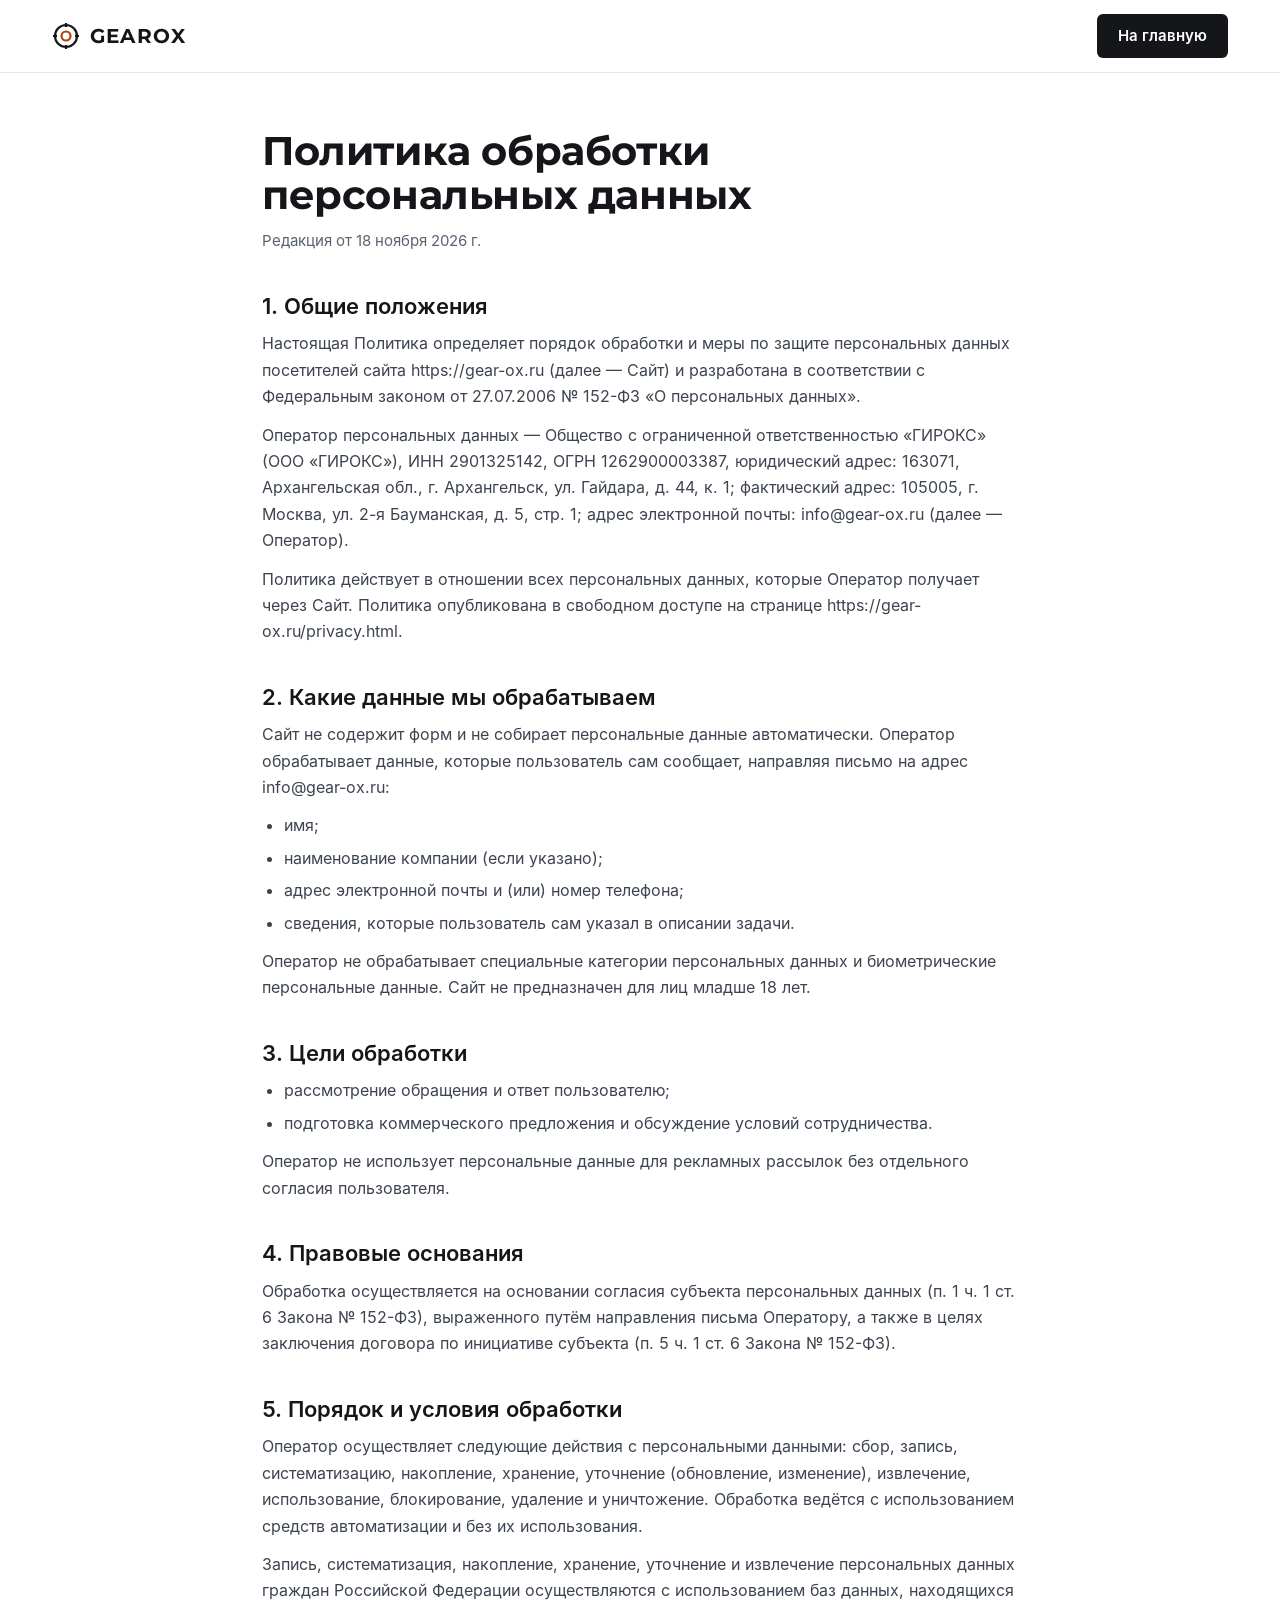
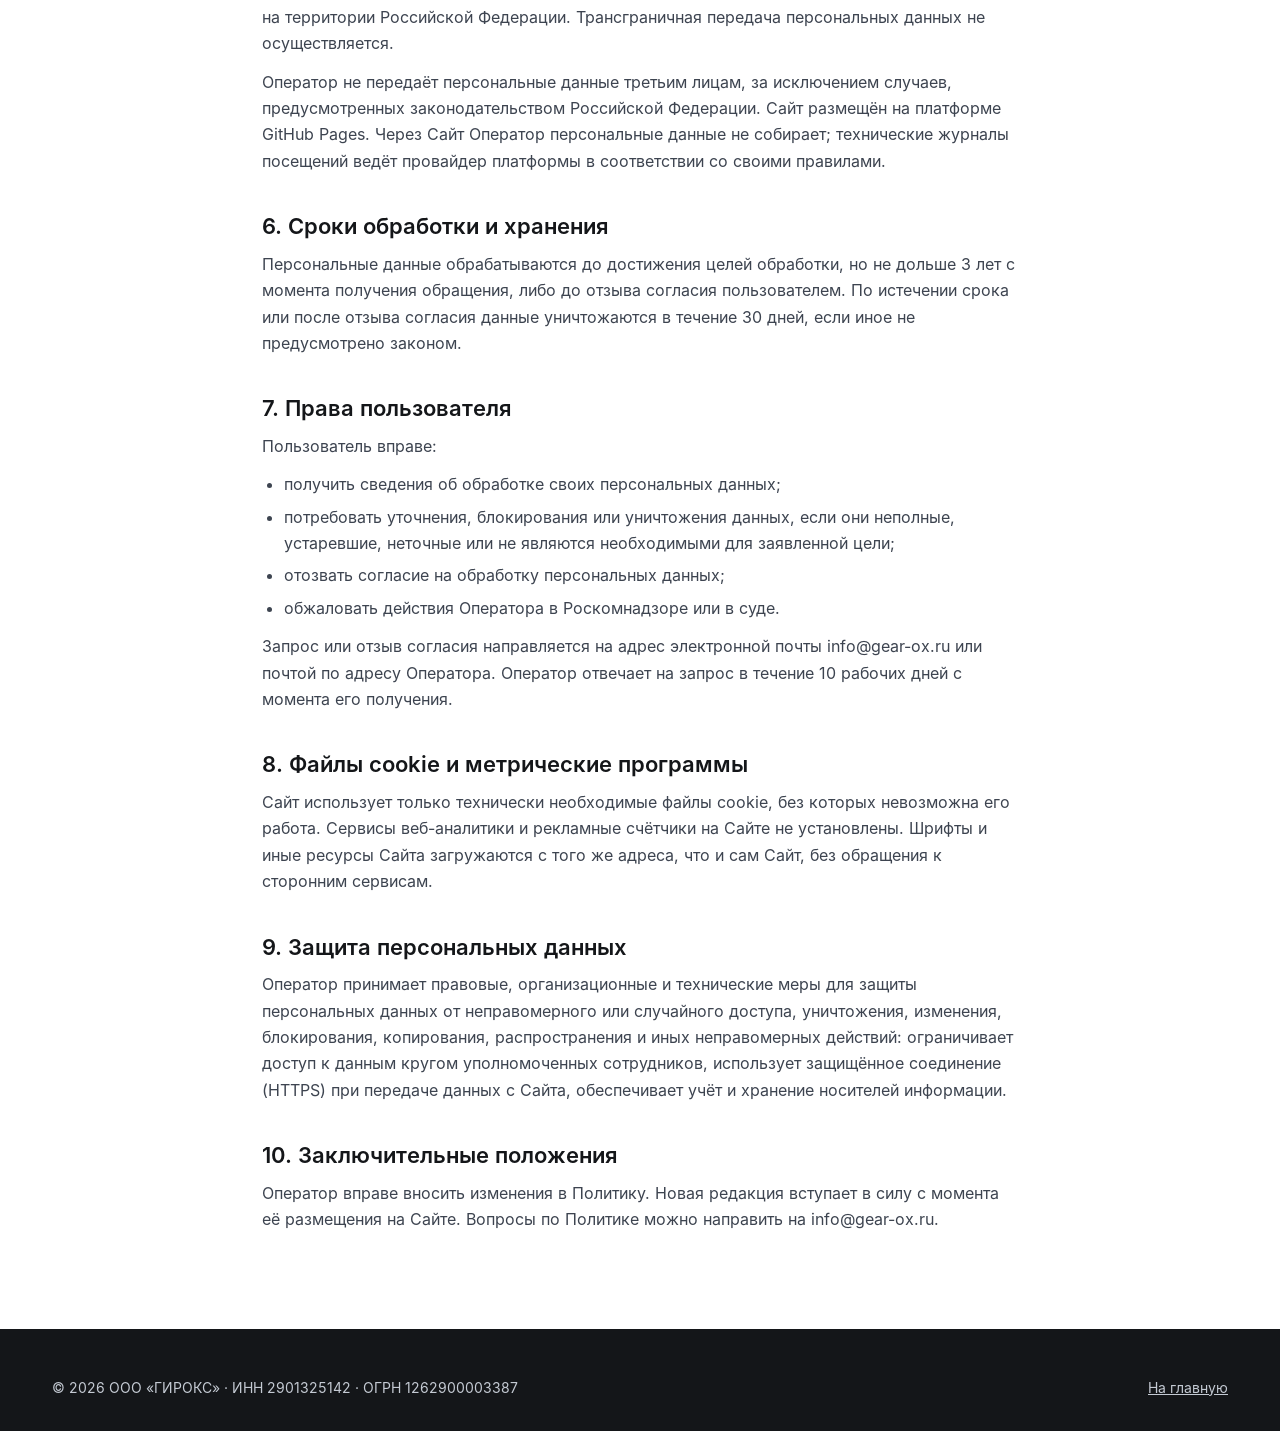
==== privacy.html @ 4a538ae2 "Лендинг Gearox Co-Authored-By: Claude Opus 5.5 <noreply@anthropic.com> Claude-Session: https://claud" ====
<!doctype html>
<html lang="ru">
<head>
<meta charset="utf-8">
<meta name="viewport" content="width=device-width, initial-scale=1">
<title>Политика обработки персональных данных | ООО «ГИРОКС»</title>
<meta name="description" content="Политика ООО «ГИРОКС» в отношении обработки персональных данных посетителей сайта Gearox.">
<link rel="canonical" href="https://gear-ox.ru/privacy.html">
<link rel="icon" href="favicon.svg" type="image/svg+xml">
<link rel="stylesheet" href="assets/style.css">
</head>
<body>
<header class="header">
<div class="wrap">
<a class="logo" href="index.html" aria-label="Gearox — на главную"><svg width="28" height="28" viewBox="0 0 28 28" fill="none" aria-hidden="true"><circle cx="14" cy="14" r="11" stroke="#141619" stroke-width="2.2"/><circle cx="14" cy="14" r="4.5" stroke="#B8400B" stroke-width="2.2"/><path d="M14 1v4M14 23v4M1 14h4M23 14h4" stroke="#141619" stroke-width="2.2"/></svg><span>GEAROX</span></a>
<a class="btn btn-dark" href="index.html">На главную</a>
</div>
</header>
<main class="wrap doc">
<h1>Политика обработки персональных данных</h1>
<p class="meta">Редакция от 18 ноября 2026 г.</p>

<h2>1. Общие положения</h2>
<p>Настоящая Политика определяет порядок обработки и меры по защите персональных данных посетителей сайта https://gear-ox.ru (далее — Сайт) и разработана в соответствии с Федеральным законом от 27.07.2006 № 152-ФЗ «О персональных данных».</p>
<p>Оператор персональных данных — Общество с ограниченной ответственностью «ГИРОКС» (ООО «ГИРОКС»), ИНН 2901325142, ОГРН 1262900003387, юридический адрес: 163071, Архангельская обл., г. Архангельск, ул. Гайдара, д. 44, к. 1; фактический адрес: 105005, г. Москва, ул. 2-я Бауманская, д. 5, стр. 1; адрес электронной почты: info@gear-ox.ru (далее — Оператор).</p>
<p>Политика действует в отношении всех персональных данных, которые Оператор получает через Сайт. Политика опубликована в свободном доступе на странице https://gear-ox.ru/privacy.html.</p>

<h2>2. Какие данные мы обрабатываем</h2>
<p>Сайт не содержит форм и не собирает персональные данные автоматически. Оператор обрабатывает данные, которые пользователь сам сообщает, направляя письмо на адрес info@gear-ox.ru:</p>
<ul>
<li>имя;</li>
<li>наименование компании (если указано);</li>
<li>адрес электронной почты и (или) номер телефона;</li>
<li>сведения, которые пользователь сам указал в описании задачи.</li>
</ul>
<p>Оператор не обрабатывает специальные категории персональных данных и биометрические персональные данные. Сайт не предназначен для лиц младше 18 лет.</p>

<h2>3. Цели обработки</h2>
<ul>
<li>рассмотрение обращения и ответ пользователю;</li>
<li>подготовка коммерческого предложения и обсуждение условий сотрудничества.</li>
</ul>
<p>Оператор не использует персональные данные для рекламных рассылок без отдельного согласия пользователя.</p>

<h2>4. Правовые основания</h2>
<p>Обработка осуществляется на основании согласия субъекта персональных данных (п. 1 ч. 1 ст. 6 Закона № 152-ФЗ), выраженного путём направления письма Оператору, а также в целях заключения договора по инициативе субъекта (п. 5 ч. 1 ст. 6 Закона № 152-ФЗ).</p>

<h2>5. Порядок и условия обработки</h2>
<p>Оператор осуществляет следующие действия с персональными данными: сбор, запись, систематизацию, накопление, хранение, уточнение (обновление, изменение), извлечение, использование, блокирование, удаление и уничтожение. Обработка ведётся с использованием средств автоматизации и без их использования.</p>
<p>Запись, систематизация, накопление, хранение, уточнение и извлечение персональных данных граждан Российской Федерации осуществляются с использованием баз данных, находящихся на территории Российской Федерации. Трансграничная передача персональных данных не осуществляется.</p>
<p>Оператор не передаёт персональные данные третьим лицам, за исключением случаев, предусмотренных законодательством Российской Федерации. Сайт размещён на платформе GitHub Pages. Через Сайт Оператор персональные данные не собирает; технические журналы посещений ведёт провайдер платформы в соответствии со своими правилами.</p>

<h2>6. Сроки обработки и хранения</h2>
<p>Персональные данные обрабатываются до достижения целей обработки, но не дольше 3 лет с момента получения обращения, либо до отзыва согласия пользователем. По истечении срока или после отзыва согласия данные уничтожаются в течение 30 дней, если иное не предусмотрено законом.</p>

<h2>7. Права пользователя</h2>
<p>Пользователь вправе:</p>
<ul>
<li>получить сведения об обработке своих персональных данных;</li>
<li>потребовать уточнения, блокирования или уничтожения данных, если они неполные, устаревшие, неточные или не являются необходимыми для заявленной цели;</li>
<li>отозвать согласие на обработку персональных данных;</li>
<li>обжаловать действия Оператора в Роскомнадзоре или в суде.</li>
</ul>
<p>Запрос или отзыв согласия направляется на адрес электронной почты info@gear-ox.ru или почтой по адресу Оператора. Оператор отвечает на запрос в течение 10 рабочих дней с момента его получения.</p>

<h2>8. Файлы cookie и метрические программы</h2>
<p>Сайт использует только технически необходимые файлы cookie, без которых невозможна его работа. Сервисы веб-аналитики и рекламные счётчики на Сайте не установлены. Шрифты и иные ресурсы Сайта загружаются с того же адреса, что и сам Сайт, без обращения к сторонним сервисам.</p>

<h2>9. Защита персональных данных</h2>
<p>Оператор принимает правовые, организационные и технические меры для защиты персональных данных от неправомерного или случайного доступа, уничтожения, изменения, блокирования, копирования, распространения и иных неправомерных действий: ограничивает доступ к данным кругом уполномоченных сотрудников, использует защищённое соединение (HTTPS) при передаче данных с Сайта, обеспечивает учёт и хранение носителей информации.</p>

<h2>10. Заключительные положения</h2>
<p>Оператор вправе вносить изменения в Политику. Новая редакция вступает в силу с момента её размещения на Сайте. Вопросы по Политике можно направить на info@gear-ox.ru.</p>
</main>
<footer class="footer"><div class="wrap"><div class="footer-bottom" style="margin-top:0;border:0;padding-top:0"><span>© 2026 ООО «ГИРОКС» · ИНН 2901325142 · ОГРН 1262900003387</span><a href="index.html">На главную</a></div></div></footer>
</body>
</html>
---- assets/style.css ----
@font-face{font-family:Inter;src:url(fonts/inter-400.woff) format("woff");font-weight:400;font-display:swap}
@font-face{font-family:Inter;src:url(fonts/inter-500.woff) format("woff");font-weight:500;font-display:swap}
@font-face{font-family:Inter;src:url(fonts/inter-600.woff) format("woff");font-weight:600;font-display:swap}
@font-face{font-family:Montserrat;src:url(fonts/montserrat-700.woff) format("woff");font-weight:700;font-display:swap}

:root{--ink:#141619;--text:#3D4450;--muted:#5A6270;--line:#E3E6EA;--soft:#F5F6F8;--accent:#B8400B;--accent-dark:#9A3509;--on-dark:#C4CAD3}
*{box-sizing:border-box}
html{scroll-behavior:smooth;-webkit-text-size-adjust:100%}
body{margin:0;background:#fff;color:var(--ink);font-family:Inter,system-ui,-apple-system,"Segoe UI",Roboto,sans-serif;font-size:16px;line-height:1.5}
img{max-width:100%;height:auto;display:block}
a{color:var(--ink)}a:hover{color:var(--accent)}
:focus-visible{outline:3px solid var(--accent);outline-offset:2px}
.wrap{max-width:1240px;margin:0 auto;padding:0 32px}
@media (max-width:600px){.wrap{padding:0 20px}}
.skip{position:absolute;left:-9999px}.skip:focus{left:16px;top:16px;background:#fff;padding:8px 12px;z-index:10}
h1,h2{font-family:Montserrat,Inter,sans-serif;font-weight:700;margin:0;letter-spacing:-.01em}
h1{font-size:clamp(28px,3.4vw,48px);line-height:1.1}
h2{font-size:clamp(28px,3vw,42px);line-height:1.12}
h3{margin:0;font-weight:600}
p{margin:0}
.lead{font-size:19px;line-height:1.55;color:var(--text);max-width:540px}
.body{font-size:17px;line-height:1.6;color:var(--text)}
.small{font-size:15px;line-height:1.55;color:var(--text)}
.label{font-size:13px;font-weight:600;letter-spacing:.04em;color:var(--accent)}
.btn{display:inline-flex;align-items:center;justify-content:center;min-height:52px;padding:0 28px;border-radius:6px;font-weight:600;font-size:16px;text-decoration:none;border:1.5px solid transparent;cursor:pointer;font-family:inherit}
.btn-accent{background:var(--accent);color:#fff}.btn-accent:hover{background:var(--accent-dark);color:#fff}
.btn-outline{border-color:var(--ink);color:var(--ink);background:transparent}.btn-outline:hover{background:var(--ink);color:#fff}
.btn-dark{background:var(--ink);color:#fff;min-height:44px;padding:0 20px;font-size:15px}.btn-dark:hover{background:#000;color:#fff}

/* header */
.header{border-bottom:1px solid var(--line);background:#fff;position:sticky;top:0;z-index:5}
.header .wrap{display:flex;flex-wrap:wrap;align-items:center;justify-content:space-between;gap:12px 32px;padding-top:14px;padding-bottom:14px}
.logo{display:flex;align-items:center;gap:10px;text-decoration:none;color:var(--ink)}
.logo span{font-family:Montserrat,sans-serif;font-weight:700;font-size:20px;letter-spacing:.06em}
.nav{display:flex;flex-wrap:wrap;gap:4px 28px;font-size:15px;font-weight:500}
.nav a{text-decoration:none;padding:10px 0}
@media (max-width:860px){.header{position:static}.nav{order:3;width:100%;gap:0 20px}}

/* sections */
.hero{display:grid;grid-template-columns:repeat(auto-fit,minmax(min(100%,460px),1fr));gap:48px;align-items:center;padding-top:72px;padding-bottom:56px}
.hero-text{display:flex;flex-direction:column;gap:28px}
.actions{display:flex;flex-wrap:wrap;gap:12px}
.hero-img{display:flex;justify-content:center}.hero-img img{width:100%;max-width:600px}
.rule{border-top:1px solid var(--line)}
.section{padding-top:96px;padding-bottom:96px}
@media (max-width:600px){.section{padding-top:64px;padding-bottom:64px}.hero{padding-top:40px}}
.section-head{display:flex;flex-wrap:wrap;justify-content:space-between;align-items:flex-end;gap:16px 48px;margin-bottom:40px}
.section-head p{max-width:520px}
.cards{display:grid;grid-template-columns:repeat(auto-fit,minmax(min(100%,340px),1fr));gap:24px}
.card{border:1px solid var(--line);border-radius:10px;overflow:hidden;display:flex;flex-direction:column}
.card-img{padding:16px;border-bottom:1px solid var(--line)}.card-img img{width:100%;aspect-ratio:1/1;object-fit:contain}
.card-body{padding:24px;display:flex;flex-direction:column;gap:12px}.card-body h3{font-size:22px}
.specs{margin-top:24px;border:1px solid var(--line);border-radius:10px;background:var(--soft);padding:28px 32px;display:grid;grid-template-columns:repeat(auto-fit,minmax(200px,1fr));gap:24px}
.specs dt{font-size:14px;color:var(--muted);order:2}.specs dd{margin:0;font-size:26px;font-weight:600;font-variant-numeric:tabular-nums;order:1}
.specs div{display:flex;flex-direction:column;gap:6px}
.dark{background:var(--ink);color:#fff}
.design{display:grid;grid-template-columns:repeat(auto-fit,minmax(min(100%,460px),1fr));gap:56px;align-items:center}
.design-img{background:#fff;border-radius:10px;padding:24px}
.features{display:grid;grid-template-columns:repeat(auto-fit,minmax(220px,1fr));gap:28px;margin-top:32px}
.features div{border-top:2px solid var(--accent);padding-top:16px;display:flex;flex-direction:column;gap:8px}
.features h3{font-size:18px}.features p{font-size:15px;line-height:1.55;color:var(--on-dark)}
.apps{display:grid;grid-template-columns:repeat(auto-fit,minmax(240px,1fr));gap:20px;margin-top:40px}
.app{background:var(--soft);border-radius:10px;padding:28px;display:flex;flex-direction:column;gap:10px}
.app .num{font-size:13px;color:var(--muted);font-variant-numeric:tabular-nums}.app h3{font-size:19px}
.two{display:grid;grid-template-columns:repeat(auto-fit,minmax(min(100%,460px),1fr));gap:56px;align-items:start}
.stack{display:flex;flex-direction:column;gap:20px}
.steps{margin:0;padding:0;list-style:none}
.steps li{display:flex;gap:20px;padding:20px 0;border-bottom:1px solid var(--line)}
.steps .n{font-size:14px;font-weight:600;color:var(--accent);min-width:32px;font-variant-numeric:tabular-nums}
.steps .n.off{color:var(--muted)}
.steps strong{display:block;font-size:17px;font-weight:600}.steps span.d{font-size:15px;color:var(--muted)}
.contact{background:var(--soft);border-top:1px solid var(--line)}
.contacts{display:flex;flex-direction:column;gap:10px;font-size:16px;margin-top:8px}
.contacts a{text-decoration:none;font-weight:500}
.form{background:#fff;border:1px solid var(--line);border-radius:10px;padding:32px;display:flex;flex-direction:column;gap:18px}
@media (max-width:600px){.form{padding:20px}}
.row{display:grid;grid-template-columns:repeat(auto-fit,minmax(200px,1fr));gap:18px}
.field{display:flex;flex-direction:column;gap:6px;font-size:14px;font-weight:500}
.field input,.field textarea{min-height:44px;padding:10px 12px;border:1px solid #9AA2AE;border-radius:6px;font:inherit;font-weight:400;font-size:16px;color:var(--ink);background:#fff}
.field textarea{resize:vertical;min-height:110px}
.check{display:flex;gap:10px;align-items:flex-start;font-size:14px;line-height:1.5;color:var(--text)}
.check input{width:20px;height:20px;margin:1px 0 0;flex:none;accent-color:var(--accent)}
.hp{position:absolute;left:-9999px;width:1px;height:1px;overflow:hidden}
.notice{padding:14px 16px;border-radius:6px;font-size:15px}
.notice.ok{background:#E7F4EC;color:#14532D}.notice.err{background:#FDECEC;color:#7F1D1D}
.footer{background:var(--ink);color:var(--on-dark);font-size:14px;line-height:1.6}
.footer .wrap{padding-top:48px;padding-bottom:32px}
.footer-grid{display:grid;grid-template-columns:repeat(auto-fit,minmax(min(100%,260px),1fr));gap:32px}
.footer-grid div{display:flex;flex-direction:column;gap:8px}
.footer .t{color:#fff;font-weight:600}
.footer a{color:var(--on-dark)}.footer a:hover{color:#fff}
.footer-bottom{border-top:1px solid #2E333A;margin-top:32px;padding-top:24px;display:flex;flex-wrap:wrap;justify-content:space-between;gap:12px 32px}
.footer .brand{font-family:Montserrat,sans-serif;font-weight:700;font-size:18px;color:#fff;letter-spacing:.06em}

/* legal pages */
.doc{max-width:820px;padding-top:56px;padding-bottom:96px}
.doc h1{font-size:clamp(28px,3.4vw,40px);margin-bottom:12px}
.doc h2{font-size:22px;margin:40px 0 12px;font-family:Inter,sans-serif;font-weight:600;letter-spacing:0}
.doc p,.doc li{font-size:16px;line-height:1.65;color:var(--text)}
.doc p+p{margin-top:12px}
.doc ul{padding-left:22px;margin:12px 0}.doc li+li{margin-top:6px}
.doc .meta{color:var(--muted);font-size:15px}
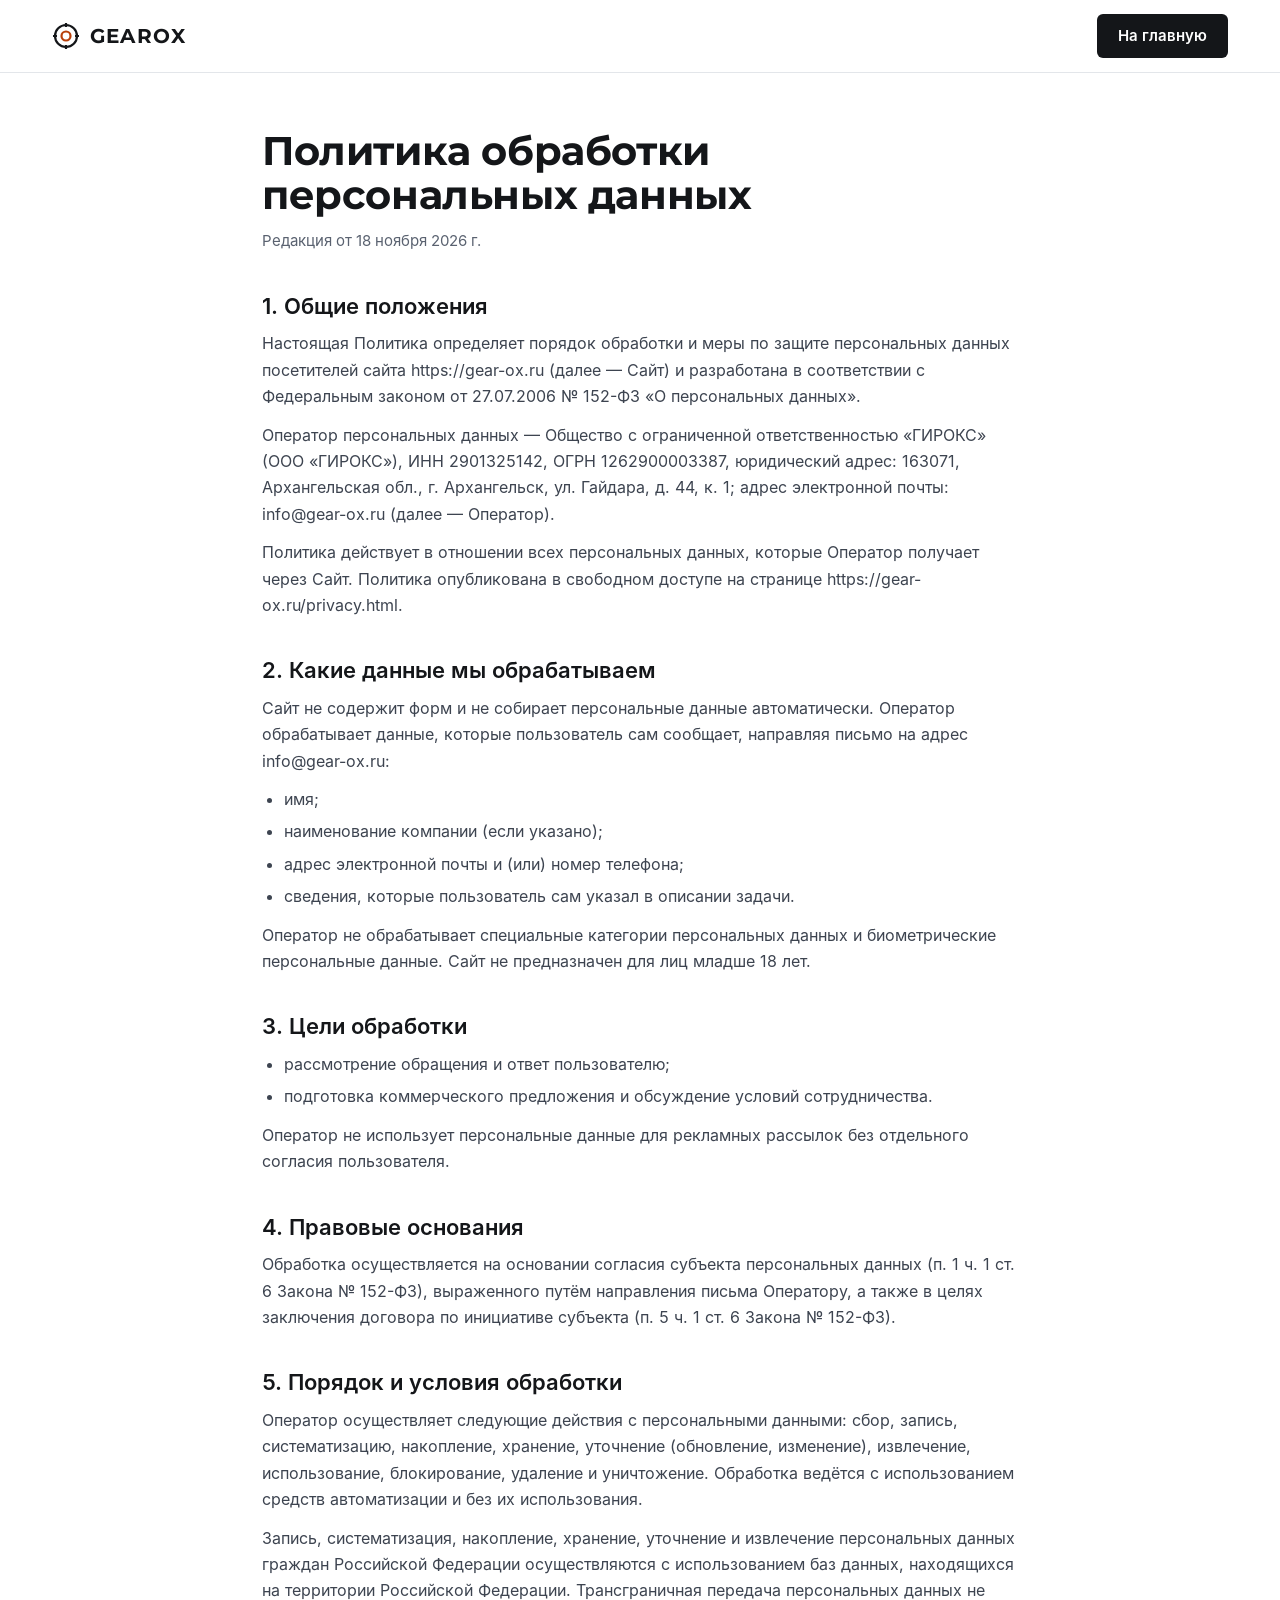
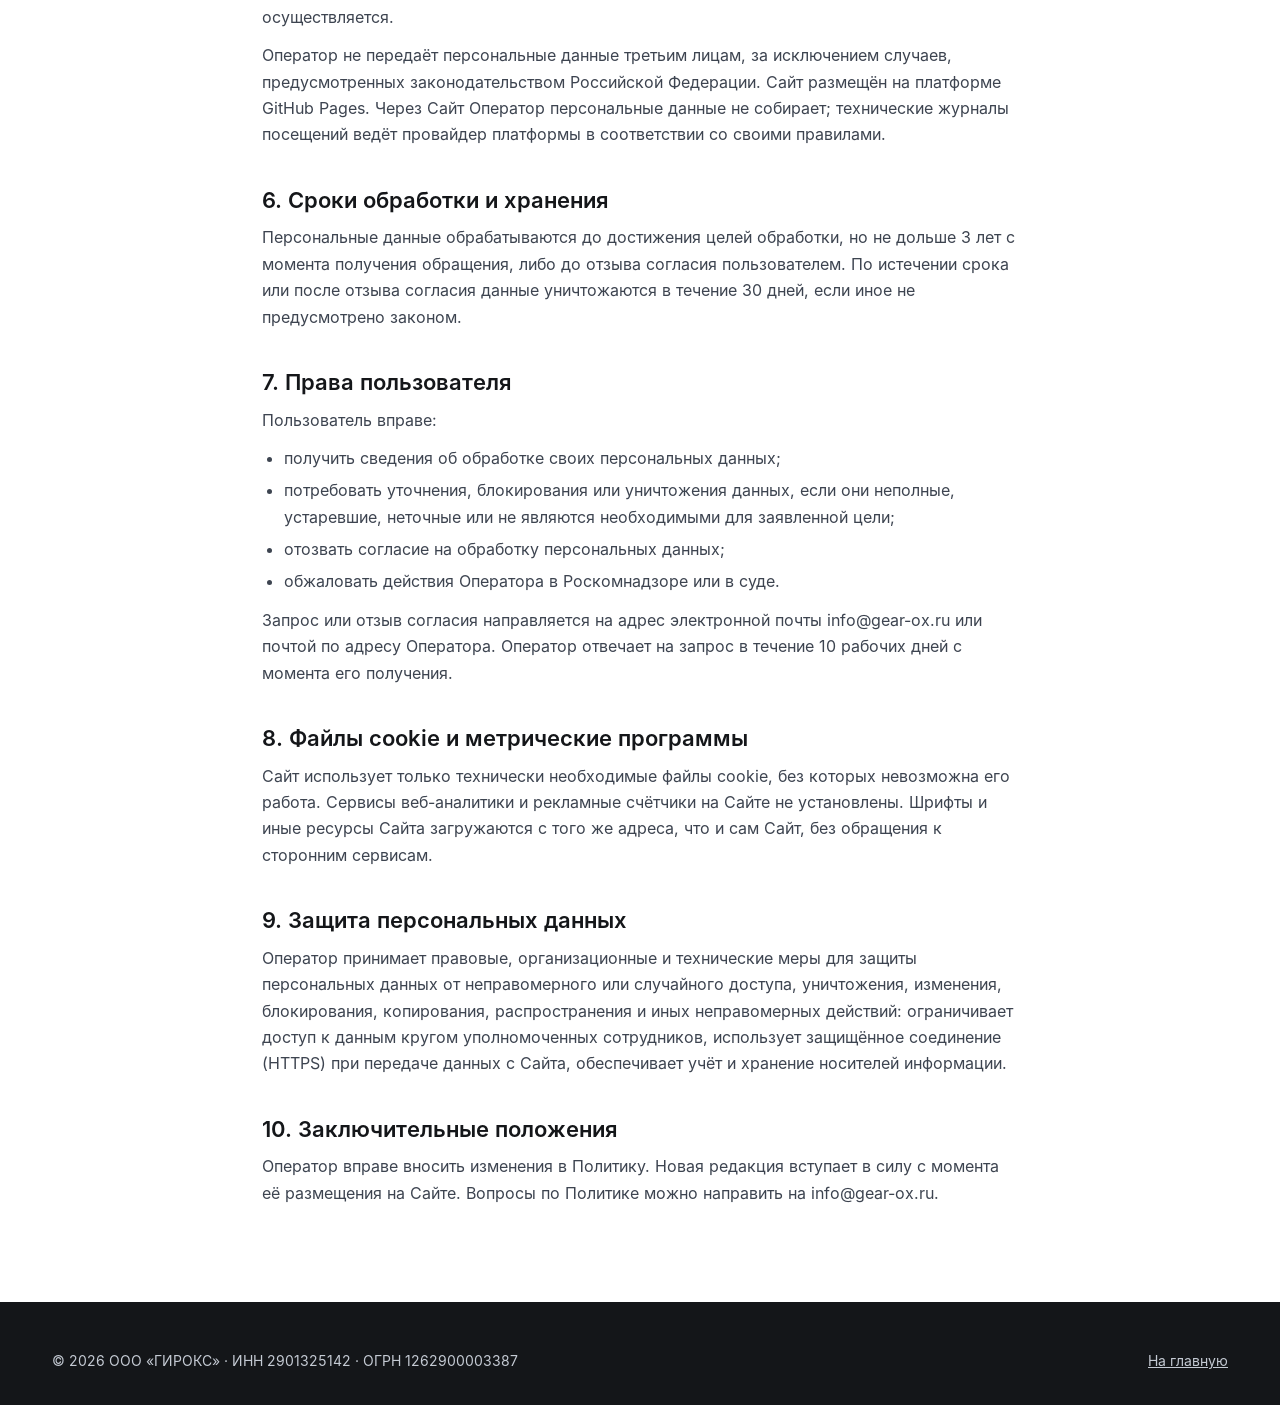
==== commit 3e98638c: "Убрать фактический адрес Co-Authored-By: Claude Opus 5.5 <noreply@anthropic.com> Claude-Session: htt" ====
--- a/privacy.html
+++ b/privacy.html
@@ -22,7 +22,7 @@
 
 <h2>1. Общие положения</h2>
 <p>Настоящая Политика определяет порядок обработки и меры по защите персональных данных посетителей сайта https://gear-ox.ru (далее — Сайт) и разработана в соответствии с Федеральным законом от 27.07.2006 № 152-ФЗ «О персональных данных».</p>
-<p>Оператор персональных данных — Общество с ограниченной ответственностью «ГИРОКС» (ООО «ГИРОКС»), ИНН 2901325142, ОГРН 1262900003387, юридический адрес: 163071, Архангельская обл., г. Архангельск, ул. Гайдара, д. 44, к. 1; фактический адрес: 105005, г. Москва, ул. 2-я Бауманская, д. 5, стр. 1; адрес электронной почты: info@gear-ox.ru (далее — Оператор).</p>
+<p>Оператор персональных данных — Общество с ограниченной ответственностью «ГИРОКС» (ООО «ГИРОКС»), ИНН 2901325142, ОГРН 1262900003387, юридический адрес: 163071, Архангельская обл., г. Архангельск, ул. Гайдара, д. 44, к. 1; адрес электронной почты: info@gear-ox.ru (далее — Оператор).</p>
 <p>Политика действует в отношении всех персональных данных, которые Оператор получает через Сайт. Политика опубликована в свободном доступе на странице https://gear-ox.ru/privacy.html.</p>
 
 <h2>2. Какие данные мы обрабатываем</h2>
